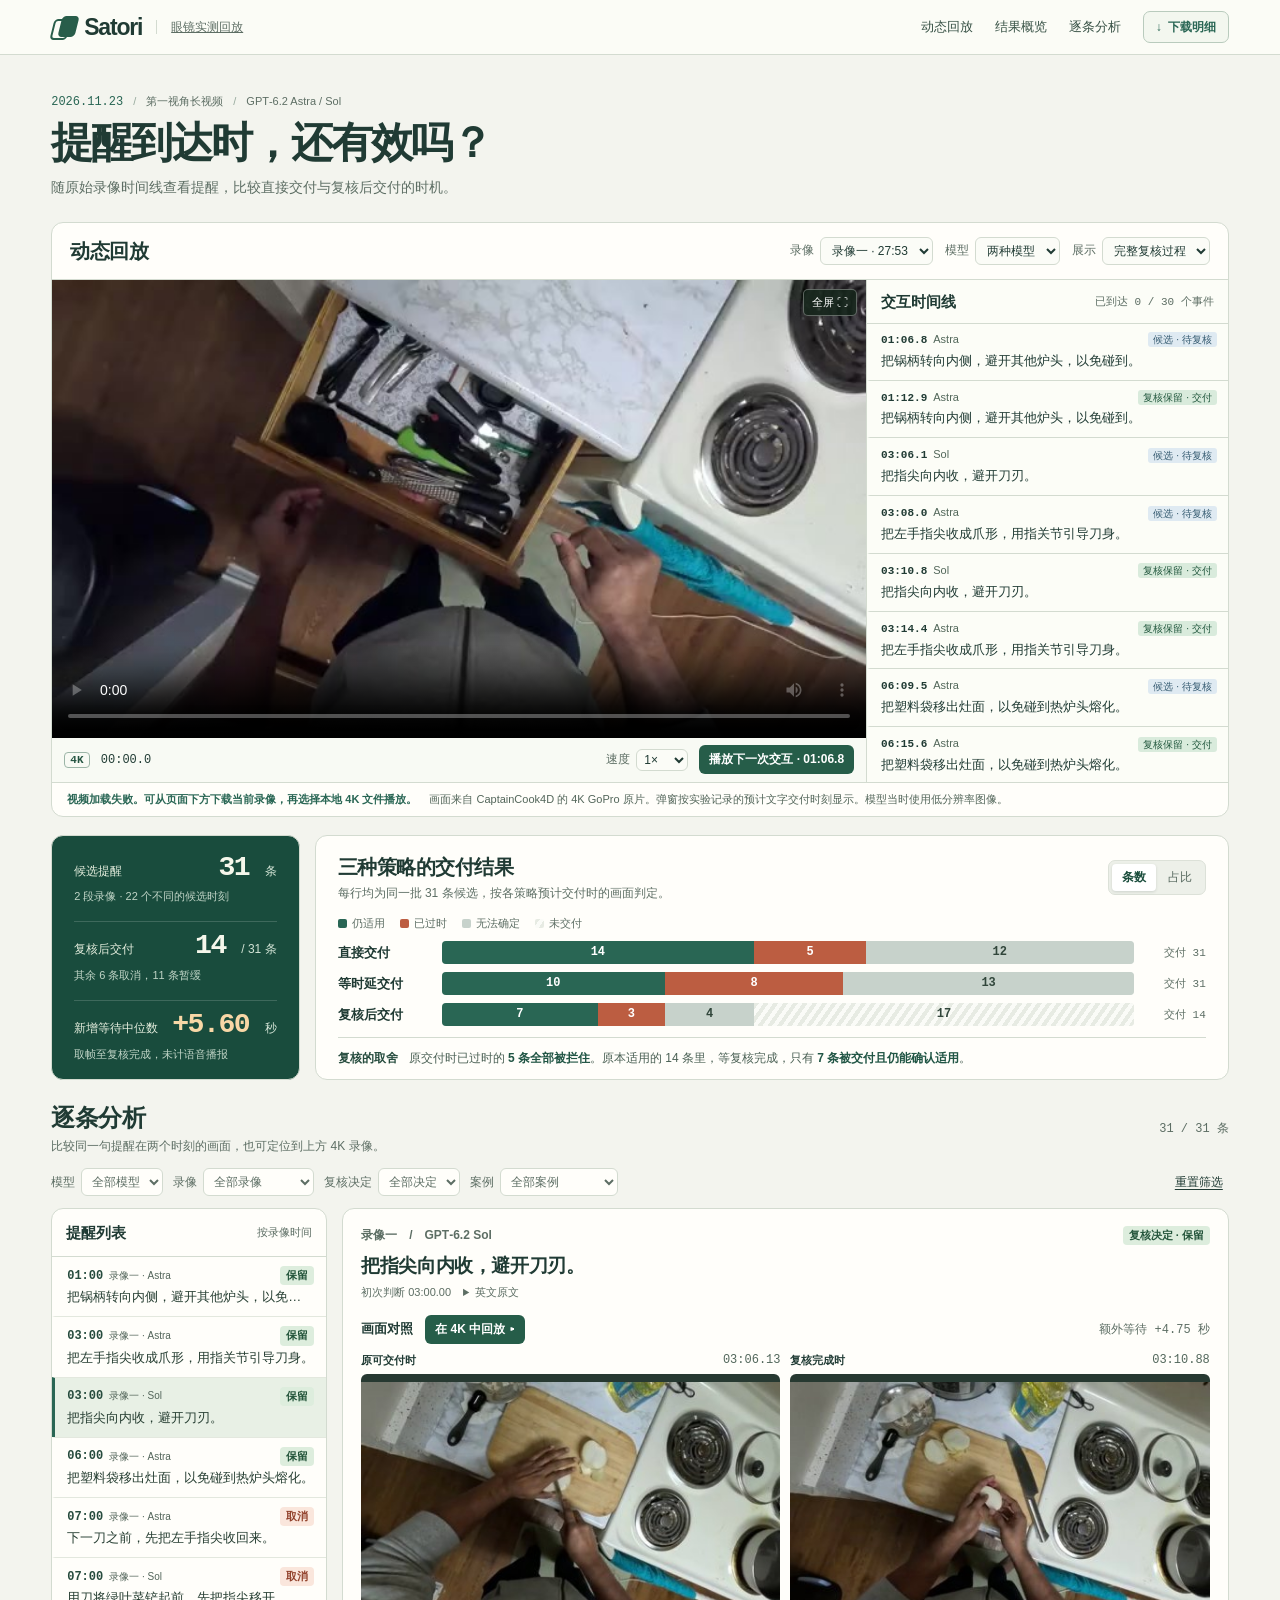
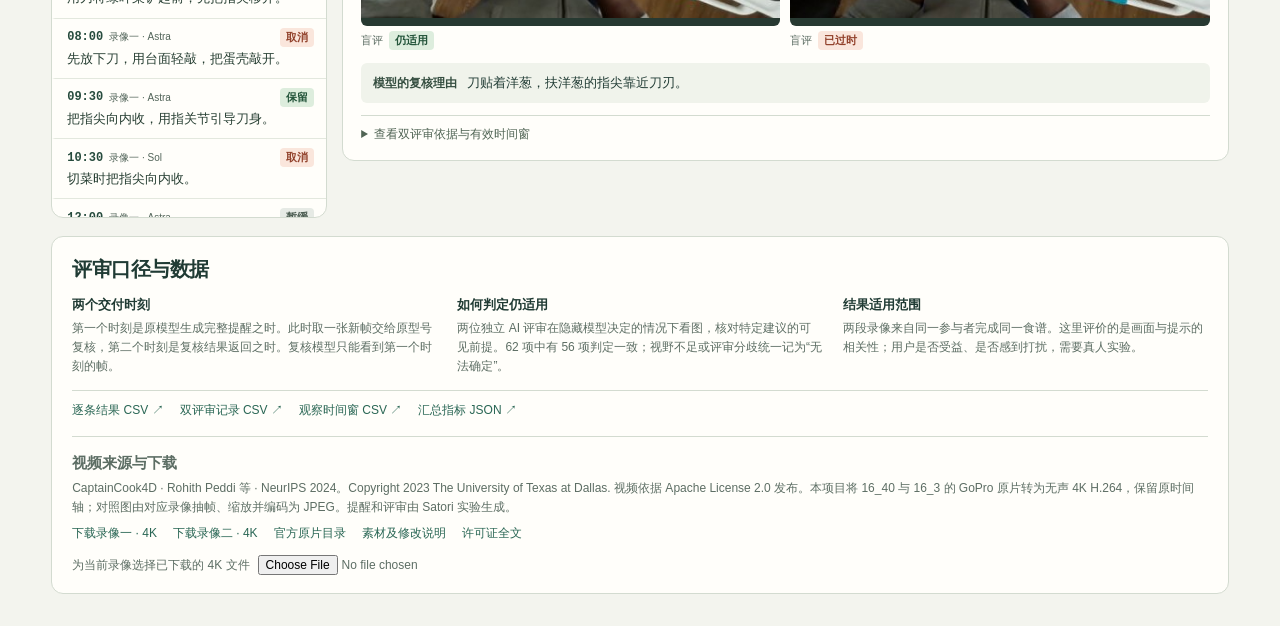
==== site/recheck/index.html @ 81c33a95 "Publish the 4K delivery-time analysis with licensed CaptainCook4D media" ====
<!doctype html>
<html lang="zh-CN">
<head>
  <meta charset="utf-8"><meta name="viewport" content="width=device-width,initial-scale=1">
  <meta name="color-scheme" content="light"><title>Satori · 提醒交付前复核</title>
  <link rel="stylesheet" href="study.css"><link rel="stylesheet" href="live-layout.css"><link rel="stylesheet" href="live-events.css">
  <script defer src="data.js"></script><script defer src="live.js"></script><script defer src="study.js"></script>
</head>
<body>
  <a class="skip" href="#live">跳到视频回放</a>
  <header class="mast"><div class="wrap mast-in">
    <div class="identity"><span class="mark" aria-hidden="true"></span><b>Satori</b></div>
    <span class="divider"></span><a class="lab" href="../replay/">眼镜实测回放</a>
    <nav aria-label="页内导航"><a href="#live">动态回放</a><a href="#overview">结果概览</a><a href="#cases">逐条分析</a></nav>
    <a class="download" href="downloads/paired-reminders.csv" download="31条提醒的配对结果.csv"><span aria-hidden="true">↓</span> 下载明细</a>
  </div></header>
  <main class="wrap">
    <div class="hero"><div class="info-line"><time datetime="2026-11-23">2026.11.23</time><span>第一视角长视频</span><span>GPT‑6.2 Astra / Sol</span></div>
      <h1>提醒到达时，还有效吗？</h1>
      <p>随原始录像时间线查看提醒，比较直接交付与复核后交付的时机。</p>
    </div>
    <noscript>请启用浏览器的 JavaScript 以查看图表和交互案例。</noscript>
    <section id="live" class="card live-card" aria-labelledby="liveTitle">
      <div class="live-top">
        <h2 id="liveTitle">动态回放</h2>
        <div class="live-settings">
          <label>录像<select id="liveSeq"><option value="1">录像一 · 27:53</option><option value="2">录像二 · 41:08</option></select></label>
          <label>模型<select id="liveModel"><option value="both">两种模型</option><option value="Astra">6.2 Astra</option><option value="Sol">6.2 Sol</option></select></label>
          <label>展示<select id="liveMode"><option value="audit" selected>完整复核过程</option><option value="gated">复核后交付</option><option value="direct">直接交付</option></select></label>
        </div>
      </div>
      <div class="live-work">
        <div class="live-player">
          <div id="liveStage">
            <video id="liveVideo" controls playsinline controlslist="nofullscreen" disablepictureinpicture preload="metadata" aria-label="完整第一视角 4K 无声录像"></video>
            <div id="liveLayer">
              <div id="liveToast" hidden aria-live="polite" aria-atomic="true">
                <div class="toast-head"><strong id="toastMeta"></strong><time id="toastTime"></time><button type="button" id="dismissToast" aria-label="关闭当前交互提示">×</button></div>
                <div id="toastText"></div>
              </div>
            </div>
            <button type="button" id="liveFull" aria-label="全屏显示录像和交互">全屏 ⛶</button>
          </div>
          <div class="live-controls">
            <span class="quality">4K</span><span id="liveTime">00:00</span>
            <label class="speed-label">速度 <select id="liveSpeed"><option value="1">1×</option><option value="1.5">1.5×</option><option value="2">2×</option><option value="4">4×</option></select></label>
            <button type="button" id="liveNext">播放下一次交互 ▸</button>
          </div>
        </div>
        <aside class="live-events" aria-label="随视频同步的事件">
          <div class="events-head"><h3>交互时间线</h3><span id="liveCount"></span></div>
          <div id="liveList" tabindex="0"></div>
        </aside>
      </div>
      <div class="live-caption"><span id="liveNotice" role="status"></span><span>画面来自 CaptainCook4D 的 4K GoPro 原片。弹窗按实验记录的预计文字交付时刻显示。模型当时使用低分辨率图像。</span></div>
    </section>
    <section id="overview" aria-label="实验结果概览" class="overview">
      <div class="metrics">
        <div class="metric"><span>候选提醒</span><strong>31 <small>条</small></strong><p>2 段录像 · 22 个不同的候选时刻</p></div>
        <div class="metric"><span>复核后交付</span><strong>14 <small>/ 31 条</small></strong><p>其余 6 条取消，11 条暂缓</p></div>
        <div class="metric"><span>新增等待中位数</span><strong class="time-num">+5.60 <small>秒</small></strong><p>取帧至复核完成，未计语音播报</p></div>
      </div>
      <article class="card results">
        <div class="bar-head"><div><h2>三种策略的交付结果</h2><p>每行均为同一批 31 条候选，按各策略预计交付时的画面判定。</p></div>
          <div class="seg" aria-label="图表单位" role="group"><button id="asCount" aria-pressed="true">条数</button><button id="asPct" aria-pressed="false">占比</button></div>
        </div>
        <div class="legend"><span><i class="valid"></i>仍适用</span><span><i class="obsolete"></i>已过时</span><span><i class="unknown"></i>无法确定</span><span><i class="withheld"></i>未交付</span></div>
        <div id="chart"></div>
        <div class="finding"><b>复核的取舍</b><p>原交付时已过时的 <strong>5 条全部被拦住</strong>。原本适用的 14 条里，等复核完成，只有 <strong>7 条被交付且仍能确认适用</strong>。</p></div>
      </article>
    </section>
    <section id="cases" aria-labelledby="casesTitle">
      <div class="section-head"><div><h2 id="casesTitle">逐条分析</h2><p>比较同一句提醒在两个时刻的画面，也可定位到上方 4K 录像。</p></div><div id="caseCount" aria-live="polite"></div></div>
      <div class="filters">
        <label>模型<select id="model"><option value="">全部模型</option><option>Astra</option><option>Sol</option></select></label>
        <label>录像<select id="seq"><option value="">全部录像</option><option value="1">录像一 · 27:53</option><option value="2">录像二 · 41:08</option></select></label>
        <label>复核决定<select id="verdict"><option value="">全部决定</option><option value="keep">保留</option><option value="hold">暂缓</option><option value="cancel">取消</option></select></label>
        <label>案例<select id="special"><option value="">全部案例</option><option value="intercept">拦住了过时提醒</option><option value="late">通过后变过时</option><option value="miss">暂缓了适用提醒</option></select></label>
        <button class="reset" id="reset">重置筛选</button>
      </div>
      <div class="workspace">
        <aside class="card catalog"><div class="catalog-title"><h3>提醒列表</h3><span>按录像时间</span></div><div id="list" aria-label="匹配的提醒"></div></aside>
        <article class="card inspect" id="detail" aria-label="当前案例">
          <div class="inspect-head"><span id="which"></span><span id="decisionPill" class="pill"></span></div>
          <h3 id="message"></h3>
          <div class="origin"><span id="created"></span><details id="original"><summary>英文原文</summary><p id="messageEn" lang="en"></p></details></div>
          <div class="viewbar"><div class="case-view"><b>画面对照</b><button type="button" id="clipTab">在 4K 中回放 ▸</button></div><span id="latency"></span></div>
          <div id="comparison" class="comparison"></div>
          <div class="decision-note"><b>模型的复核理由</b><p id="reason"></p></div>
          <details id="evidence" class="evidence"><summary>查看双评审依据与有效时间窗</summary><div id="rationale"></div></details>
        </article>
        <div id="empty" class="card" hidden><p>当前组合没有匹配的提醒。</p><button id="emptyReset" class="reset">显示全部案例</button></div>
      </div>
    </section>
    <section class="card methods" id="method"><h2>评审口径与数据</h2>
      <div class="methods-grid"><div><h3>两个交付时刻</h3><p>第一个时刻是原模型生成完整提醒之时。此时取一张新帧交给原型号复核，第二个时刻是复核结果返回之时。复核模型只能看到第一个时刻的帧。</p></div>
      <div><h3>如何判定仍适用</h3><p>两位独立 AI 评审在隐藏模型决定的情况下看图，核对特定建议的可见前提。62 项中有 56 项判定一致；视野不足或评审分歧统一记为“无法确定”。</p></div>
      <div><h3>结果适用范围</h3><p>两段录像来自同一参与者完成同一食谱。这里评价的是画面与提示的相关性；用户是否受益、是否感到打扰，需要真人实验。</p></div></div>
      <div class="files"><a href="downloads/paired-reminders.csv" download>逐条结果 CSV ↗</a><a href="downloads/ratings.csv" download>双评审记录 CSV ↗</a><a href="downloads/windows.csv" download>观察时间窗 CSV ↗</a><a href="downloads/metrics.json" download>汇总指标 JSON ↗</a></div>
      <div class="media-origin">
        <h3>视频来源与下载</h3>
        <p>CaptainCook4D · Rohith Peddi 等 · NeurIPS 2024。Copyright 2023 The University of Texas at Dallas. 视频依据 Apache License 2.0 发布。本项目将 16_40 与 16_3 的 GoPro 原片转为无声 4K H.264，保留原时间轴；对照图由对应录像抽帧、缩放并编码为 JPEG。提醒和评审由 Satori 实验生成。</p>
        <div class="files"><a href="https://github.com/findscripter/Satori-Rokid/releases/download/recheck-4k-2026-11-23/sequence-01-4k.mp4">下载录像一 · 4K</a><a href="https://github.com/findscripter/Satori-Rokid/releases/download/recheck-4k-2026-11-23/sequence-02-4k.mp4">下载录像二 · 4K</a><a href="https://captaincook4d.github.io/captain-cook/data2d.html">官方原片目录</a><a href="MEDIA-NOTICE.txt">素材及修改说明</a><a href="LICENSE-CaptainCook4D.txt">许可证全文</a></div>
        <label class="local-pick">为当前录像选择已下载的 4K 文件 <input type="file" id="localVideoFile" accept="video/mp4,.mp4"></label>
      </div>
    </section>
  </main>
  <dialog id="light"><div class="light-head"><b id="lightTitle"></b><button id="closeLight" aria-label="关闭大图">关闭 ×</button></div><img id="lightImg" alt=""></dialog>
</body></html>
---- site/recheck/study.css ----
:root{color-scheme:light;--bg:#f3f4ee;--panel:#fffefa;--ink:#203b34;--muted:#5d6e64;--line:#d3dbd0;--green:#296654;--green-soft:#d9eadd;--coral:#a74830;--coral-soft:#fae6dc;--stone:#c7d2cb;--mono:"IBM Plex Mono",Consolas,monospace}
*{box-sizing:border-box}
body{margin:0;background:var(--bg);color:var(--ink);font:14px/1.55 "DM Sans","Microsoft YaHei","PingFang SC",sans-serif}button,select{font:inherit;color:inherit;cursor:pointer}
button{border:0;background:none}a{color:var(--green)}:focus-visible{outline:3px solid #af6a21;outline-offset:3px}
[hidden]{display:none!important}.skip{position:fixed;top:4px;left:4px;transform:translateY(-200%);background:#fff;padding:6px}.skip:focus{transform:none;z-index:5}
.wrap{width:min(1380px,calc(100% - clamp(32px,8vw,160px)));margin:auto}.mast{border-bottom:1px solid var(--line);background:#fbfcf6}.mast-in{display:flex;align-items:center;gap:14px;min-height:54px}.identity{display:flex;gap:9px;align-items:center;font:700 23px/1 "DM Sans","Segoe UI",sans-serif;letter-spacing:-1.2px}.mark{width:24px;height:23px;position:relative;display:inline-block}.mark:before,.mark:after{content:"";position:absolute;top:3px;left:1px;height:17px;width:13px;border-radius:4px;border:2px solid #285d4a;transform:skew(-14deg)}.mark:after{top:0;left:9px;background:#285d4a}.divider{height:14px;border-left:1px solid var(--line)}.lab{font-size:12px;color:var(--muted)}nav{display:flex;gap:22px;margin-left:auto}nav a{font-size:13px;color:#375145;text-decoration:none}nav a:hover,.files a:hover{text-decoration:underline}
.download{display:inline-flex;gap:6px;align-items:center;margin-left:8px;background:#f3f7ef;border:1px solid #b9cbbd;border-radius:7px;padding:6px 12px;font-size:12px;text-decoration:none;font-weight:650}
.hero{padding:clamp(24px,3vw,42px) 0 23px}.info-line{display:flex;gap:10px;align-items:center;color:var(--muted);font-size:11px}.info-line time{font:12px var(--mono);color:var(--green)}.info-line span:before{content:"/";margin-right:10px;color:#97aa9d}
h1,h2,h3,p,dl,dd,figure{margin:0}h1{font-size:clamp(33px,3.3vw,52px);line-height:1.27;letter-spacing:-2px;margin:6px 0 7px}h2{font-size:20px;line-height:1.4;letter-spacing:-.5px}h3{font-size:15px}.hero>p,.bar-head p,.section-head p{color:var(--muted)}
.card,.metrics{background:var(--panel);border:1px solid var(--line);border-radius:12px}
.overview{display:grid;grid-template-columns:minmax(225px,.72fr) minmax(0,2.65fr);gap:15px}
.metrics{background:#194c3d;color:#f5f7eb;padding:0 22px;display:grid;align-content:space-evenly}.metric{display:grid;grid-template-columns:1fr auto;align-items:baseline;column-gap:5px;padding:8px 0}.metric+.metric{border-top:1px solid #ffffff29}.metric>span{font-size:12px;color:#e5eede}.metric strong{font:550 clamp(23px,2.2vw,36px)/1.15 var(--mono);letter-spacing:-1.5px}.metric strong small{font:12px/1.2 "Microsoft YaHei",sans-serif;letter-spacing:0;color:#d3e4d6}.metric p{grid-column:1/-1;font-size:11px;color:#c1d5c7;margin-top:4px}.metric .time-num{color:#f8d7a6}
.results{padding:17px 22px 0}.bar-head,.section-head,.inspect-head,.viewbar,.catalog-title,.clip-foot,.light-head{display:flex;justify-content:space-between;align-items:center;gap:12px}.bar-head p,.section-head p{font-size:12px;margin-top:3px}.seg{display:inline-flex;align-items:center;gap:2px;background:#edf0e9;padding:3px;border:1px solid #dce1d8;border-radius:7px;flex:none}.seg button{font-size:12px;padding:4px 10px;color:#596b61;border-radius:4px}.seg button[aria-pressed=true]{color:#194c3b;background:white;box-shadow:0 1px 3px #273b3028;font-weight:700}
.legend{display:flex;gap:15px;flex-wrap:wrap;margin:13px 0 9px;font-size:11px;color:var(--muted)}.legend span{display:flex;align-items:center;gap:5px}.legend i{width:9px;height:9px;display:inline-block;border-radius:2px}
.valid{background:var(--green)}.obsolete{background:#bc5d41}.unknown{background:var(--stone)}.withheld{background:repeating-linear-gradient(125deg,#e7ebe3 0 4px,#fafbf7 4px 8px)}
.chart-row{display:grid;grid-template-columns:94px minmax(0,1fr) 62px;align-items:center;gap:10px;font-size:13px;margin:8px 0}.chart-row>span:last-child{text-align:right;font:11px var(--mono);color:var(--muted)}
.track{display:flex;overflow:hidden;border-radius:4px;height:23px;background:#e7ebe5}.piece{display:grid;align-items:center;text-align:center;font:600 12px var(--mono);color:#fff;white-space:nowrap;line-height:23px}.piece.unknown,.piece.withheld{color:#31463b}
.finding{display:flex;gap:11px;align-items:baseline;padding:11px 0;border-top:1px solid var(--line);margin-top:11px;font-size:12px;color:#4a6054}.finding b{white-space:nowrap;color:#264c3e}.finding strong{color:#205544}
.section-head{margin:21px 0 12px}.section-head h2{font-size:24px}.section-head p{font-size:12px}#caseCount{font:12px var(--mono);color:var(--muted)}
.filters{display:flex;gap:10px;align-items:center;flex-wrap:wrap;margin-bottom:12px}.filters label{display:flex;align-items:center;gap:6px;color:var(--muted);font-size:12px}.filters select{background:#fffefa;border:1px solid var(--line);border-radius:6px;padding:5px 6px;max-width:100%;font-size:12px}.reset{margin-left:auto;font-size:12px;text-decoration:underline;text-underline-offset:3px}
.workspace{display:grid;grid-template-columns:minmax(210px,.8fr) minmax(0,2.57fr);gap:15px;align-items:start}.catalog{overflow:hidden}.catalog-title{padding:12px 14px;border-bottom:1px solid var(--line)}.catalog-title span{font-size:11px;color:var(--muted)}#list{max-height:560px;overflow:auto;scrollbar-width:thin;scrollbar-color:#bdcabe transparent}
.item{display:block;text-align:left;width:100%;padding:9px 12px 10px;border-left:3px solid transparent;background:transparent}.item+.item{border-top:1px solid #e3e8de}.item:hover{background:#f3f6f0}.item.on{border-left-color:var(--green);background:#e8f0e5}.item-top{display:flex;align-items:center;gap:6px;color:#53655a;font-size:10px}.item time{font:650 12px var(--mono);color:#264b3d}.item-top .mini{margin-left:auto}.item .text{display:block;margin-top:3px;line-height:1.4;white-space:nowrap;text-overflow:ellipsis;overflow:hidden;font-size:13px;color:#263e32}
.mini,.pill,.badge{display:inline-flex;align-items:center;justify-content:center;font-size:11px;font-weight:650;border-radius:4px;padding:1px 6px;line-height:1.55;white-space:nowrap}.keep,.badge.valid{background:#ddeddd;color:#24553b}.cancel,.badge.obsolete{background:var(--coral-soft);color:#91402a}.hold,.badge.unknown{background:#e6eae5;color:#4b5c51}
.inspect{min-width:0;overflow:hidden;padding:17px 18px}.inspect-head>span:first-child{font-size:12px;font-weight:600;color:var(--muted)}#message{font-size:clamp(18px,1.5vw,24px);line-height:1.45;margin:7px 0 4px;letter-spacing:-.4px;overflow-wrap:anywhere}
.origin{display:flex;align-items:baseline;gap:12px;font-size:11px;color:var(--muted)}summary{cursor:pointer}.origin details p{margin:4px 0 0;font:13px/1.5 "Segoe UI",sans-serif}
.viewbar{margin:14px 0 8px}.viewbar>span{font:12px var(--mono);color:var(--muted)}
.comparison{display:grid;grid-template-columns:1fr 1fr;gap:10px}.figure-head{display:flex;justify-content:space-between;align-items:center;gap:3px;padding:0 0 5px;font-size:11px;font-weight:650}.figure-head time{font:12px var(--mono);color:#52675b}.image-open{width:100%;display:block;padding:0;border-radius:6px;overflow:hidden;background:#273931;position:relative}.image-open img{display:block;width:100%;aspect-ratio:16/9;object-fit:contain}.image-open:hover::after,.image-open:focus-visible::after{content:"查看大图";position:absolute;right:6px;bottom:6px;color:#fff;background:#183b2ecc;border-radius:3px;font-size:11px;padding:2px 6px}figcaption{display:flex;align-items:center;gap:6px;font-size:11px;color:var(--muted);margin-top:5px}
.decision-note{margin-top:13px;padding:10px 12px;border-radius:6px;background:#f0f3eb;display:flex;align-items:baseline;gap:10px;font-size:13px}.decision-note b{flex:none;color:#354e40;font-size:12px}.evidence{margin-top:12px;border-top:1px solid var(--line);padding-top:9px;color:#506454;font-size:12px}.evidence p{margin:6px 0;white-space:pre-line}.evidence b{color:var(--ink)}
#clip{display:block;width:100%;height:clamp(180px,37vh,410px);background:#19231d;border-radius:7px}.clip-foot{font-size:12px;flex-wrap:wrap;color:var(--muted);margin-top:7px}#clipTime{font-family:var(--mono)}#clipJumps{display:flex;gap:6px;flex-wrap:wrap}#clipJumps button{padding:3px 8px;border:1px solid var(--line);border-radius:5px;font-size:11px}.clip-foot button:hover{background:var(--green-soft)}
#empty{padding:42px;text-align:center}#empty .reset{margin-top:10px}
.methods{margin:18px 0 32px;padding:18px 20px}.methods-grid{display:grid;grid-template-columns:repeat(3,1fr);gap:20px;margin-top:12px}.methods-grid h3{font-size:13px;margin-bottom:4px}.methods-grid p,.files{font-size:12px;color:var(--muted)}.files{display:flex;gap:16px;flex-wrap:wrap;border-top:1px solid var(--line);padding-top:10px;margin-top:15px}.files a{text-decoration:none}
dialog{max-width:min(950px,95vw);width:88vw;padding:12px;background:var(--panel);color:var(--ink);border:1px solid var(--line);border-radius:10px}dialog::backdrop{background:#101e18c9}.light-head{padding-bottom:7px}.light-head button{border:1px solid var(--line);border-radius:4px;padding:4px 8px}#lightImg{display:block;max-height:76vh;width:100%;object-fit:contain;background:#25362d}
@media(max-width:900px){.wrap{width:calc(100% - 32px)}.overview{grid-template-columns:200px minmax(0,1fr)}.metric strong{font-size:24px}.metrics{padding:0 13px}.results{padding:14px 14px 0}.workspace{grid-template-columns:185px minmax(0,1fr);gap:10px}.inspect{padding:13px}.chart-row{grid-template-columns:81px minmax(0,1fr) 53px;font-size:12px;gap:7px}}
@media(max-width:690px){.wrap{width:calc(100% - 24px)}.mast-in{gap:9px;min-height:46px}nav{display:none}.download{margin-left:auto}.hero{padding:18px 0 14px}.hero>p{font-size:12px}h1{font-size:33px;letter-spacing:-1.6px}.info-line{font-size:10px;gap:5px}.info-line span:before{margin-right:5px}.overview{display:flex;flex-direction:column;gap:9px}.metrics{display:flex;align-items:start;justify-content:space-between;padding:12px}.metric{display:flex;flex-direction:column;align-items:start;padding:0;flex:1}.metric+.metric{border:0;border-left:1px solid #ffffff35;padding-left:10px}.metric p{display:none}.metric strong{font-size:23px}.metric>span{font-size:10px}.results{padding:12px 12px 0}.legend{gap:9px}.bar-head{align-items:start}.bar-head p{max-width:220px}.seg button{padding:3px 7px}.chart-row{grid-template-columns:72px minmax(0,1fr) 48px;gap:4px;font-size:11px}.track{height:20px}.piece{font-size:10px;line-height:20px}.finding{display:block}.section-head{margin:16px 0 8px}.filters{display:grid;grid-template-columns:1fr 1fr;gap:6px}.filters label{justify-content:space-between}.filters select{min-width:0;width:calc(100% - 52px)}.filters .reset{grid-column:2}.workspace{display:flex;flex-direction:column}.workspace>*{width:100%}.catalog-title{padding:7px 10px}.catalog-title h3{font-size:13px}#list{max-height:141px}.item{padding:6px 10px}.inspect{padding:12px}.comparison{gap:7px}.figure-head{display:block}.figure-head time{margin-left:4px;font-size:10px}figcaption{font-size:10px;gap:3px}.decision-note{display:block}.methods{padding:14px}.methods-grid{grid-template-columns:1fr;gap:12px}.files{gap:9px}.viewbar{gap:4px}.viewbar>span{font-size:11px}}
@media(max-width:360px){.chart-row{grid-template-columns:65px minmax(0,1fr) 40px}.bar-head h2{font-size:17px}.brand .divider{display:none}.comparison{grid-template-columns:1fr}}
@media(max-width:480px){.chart-row{grid-template-columns:1fr auto;gap:2px 8px}.chart-row>b{grid-column:1;grid-row:1}.chart-row>span:last-child{grid-column:2;grid-row:1}.chart-row .track{grid-column:1/-1;grid-row:2}}
---- site/recheck/live-layout.css ----
.live-card{margin:0 0 18px;overflow:hidden;scroll-margin-top:10px}
.live-top{display:flex;align-items:center;justify-content:space-between;gap:14px;padding:14px 18px}
.live-top h2,.live-events h3{white-space:nowrap}
.live-settings{display:flex;align-items:center;gap:12px;flex-wrap:wrap}
.live-settings label,.speed-label{display:flex;align-items:center;gap:6px;font-size:12px;color:var(--muted)}
.live-settings select,.speed-label select{border:1px solid var(--line);background:#fbfcf7;border-radius:6px;padding:5px 7px;color:var(--ink)}
.live-work{display:grid;grid-template-columns:minmax(0,2.25fr) minmax(235px,1fr);align-items:stretch;border-block:1px solid var(--line)}
.live-player{min-width:0;align-self:start;background:#192620}
#liveStage{position:relative;width:100%;isolation:isolate;background:#14211b;aspect-ratio:16/9;overflow:hidden}
#liveVideo{width:100%;height:100%;display:block;object-fit:contain;background:#18271f}
#liveVideo::-webkit-media-controls-fullscreen-button{display:none}
#liveStage:fullscreen{height:100%;width:100%;display:grid;place-items:center;background:#101610}
#liveLayer{position:absolute;z-index:1;inset:0;pointer-events:none}
#liveToast{position:absolute;left:clamp(10px,2.5%,32px);bottom:clamp(62px,14%,125px);width:min(520px,80%);max-height:calc(100% - 90px);overflow:auto;pointer-events:auto;background:rgba(20,37,30,.96);color:#fff;border:1px solid #ffffff4a;border-left:4px solid #9ccdb4;border-radius:8px;padding:9px 12px;line-height:1.48;box-shadow:0 6px 24px #0004}
.toast-head{display:flex;gap:8px;align-items:center;color:#d4e5d4;font:600 11px/1.3 var(--mono);margin-bottom:4px}
#toastTime{margin-left:auto}#dismissToast{color:#fff;font-size:17px;padding:0 5px}
#toastText{font-size:clamp(13px,1.15vw,18px)}
#liveFull{position:absolute;top:9px;right:9px;z-index:2;background:#15261bd6;color:#fff;border:1px solid #ffffff50;border-radius:5px;padding:4px 8px;font-size:11px}
.live-controls{display:flex;align-items:center;gap:11px;min-height:44px;background:#f8faf4;padding:6px 12px}
.quality{font:700 11px var(--mono);letter-spacing:.2px;border:1px solid #9cb5a7;color:#245441;padding:1px 5px;border-radius:4px}
#liveTime{font:12px var(--mono);font-variant-numeric:tabular-nums}
.speed-label{margin-left:auto;white-space:nowrap}.speed-label select{padding:2px 3px}
#liveNext,.case-view button{background:#265d49;color:white;border-radius:6px;padding:5px 10px;font-weight:600;font-size:12px}
#liveNext:disabled{opacity:.55;cursor:default}
.live-events{position:relative;min-height:0;min-width:0;display:flex;flex-direction:column;border-left:1px solid var(--line);background:#fcfdf7;padding:0 0 2px}
.events-head{padding:10px 14px;flex:none;border-bottom:1px solid var(--line);display:flex;align-items:center;justify-content:space-between;gap:8px}
#liveCount{font:11px var(--mono);color:var(--muted)}
#liveList{position:absolute;inset:43px 0 0;overflow:auto;scrollbar-color:#bbc7bd transparent;scrollbar-width:thin;overscroll-behavior:contain}
.live-caption{padding:8px 15px;display:flex;flex-wrap:wrap;align-items:center;gap:0 12px;color:#53665a;font-size:11px;line-height:1.55}
#liveNotice:not(:empty){font-weight:600;color:var(--green)}
.case-view{display:flex;align-items:center;gap:12px}.case-view b{font-size:13px}
.media-origin{margin-top:16px;padding-top:14px;border-top:1px solid var(--line);color:var(--muted);font-size:12px}
.media-origin p{margin-top:5px}.media-origin .files{margin-top:8px;padding-top:0;border:0}
.local-pick{display:flex;gap:8px;flex-wrap:wrap;align-items:center;margin-top:12px}.local-pick input{max-width:100%;font-size:12px}
@media(max-width:880px){.live-top{align-items:start}.live-settings{gap:5px 8px}.live-work{grid-template-columns:minmax(0,1.9fr) minmax(200px,1fr)}#liveToast{width:83%;bottom:50px}.live-top h2{font-size:18px}.live-settings select{padding:3px}}
@media(max-width:690px){.live-top{display:block;padding:11px}.live-settings{margin-top:6px;gap:5px}.live-settings label{font-size:10px;gap:3px}.live-settings select{font-size:11px}.live-work{display:flex;flex-direction:column}.live-player{width:100%}.live-controls{gap:5px;padding:4px 7px;min-height:37px}.speed-label{font-size:10px}.events-head{padding:6px 10px}#liveList{position:static;height:148px}.live-events{border-left:0;border-top:1px solid var(--line)}.live-caption{padding:6px 10px}.toast-head{font-size:10px}#liveToast{bottom:40px;left:5px;padding:4px 7px;max-height:calc(100% - 53px);width:87%}#toastText{font-size:12px}.quality{font-size:10px}#liveNext{font-size:11px;padding:4px 7px}}
---- site/recheck/live-events.css ----
.live-event{display:block;width:100%;border:0;border-left:3px solid transparent;background:transparent;color:inherit;padding:9px 11px;text-align:left;line-height:1.45}
.live-event+.live-event{border-top:1px solid var(--line,#d3dbd0)}
.live-event:hover{background:#eef3eb}.live-event.is-current{border-left-color:#276651;background:#e1ecdf}
.live-event-head,.live-bubble-head{display:flex;align-items:center;gap:6px;flex-wrap:wrap}
.live-event-time,.live-bubble-at{font:600 11px var(--mono,monospace);font-variant-numeric:tabular-nums}
.live-event-model{font-size:11px;color:#52675a}
.live-event-text{display:block;margin-top:4px;font-size:13px;overflow-wrap:anywhere}
.live-phase{display:inline-flex;align-items:center;font-size:10px;border-radius:3px;line-height:1.5;padding:0 5px;background:#e9eee6;color:#374d40}
.live-event .live-phase{margin-left:auto}
.live-phase.direct,.live-phase.keep{background:#d9ebdc;color:#21573d}
.live-phase.cancel{background:#fae1d6;color:#843a28}
.live-phase.hold{background:#e6e9df;color:#465340}
.live-phase.candidate{background:#dfeaf2;color:#345a70}
.live-empty{padding:12px;color:#536559}
#toastText{display:grid;gap:5px}
.live-bubble{display:grid;gap:3px}
.live-bubble+.live-bubble{border-top:1px solid currentColor;padding-top:5px}
.live-bubble-head{font-size:11px}.live-bubble-head b{font-weight:700}
.live-bubble-at{margin-left:auto;opacity:.8}
.live-bubble-text{margin:0;font-size:clamp(12px,1.15vw,17px);line-height:1.45;font-weight:550;overflow-wrap:anywhere}
@media(max-width:650px){.live-event{padding:7px 9px}.live-bubble-head{gap:4px}.live-bubble .live-bubble-at{display:none}.live-bubble-text{font-size:12px}}
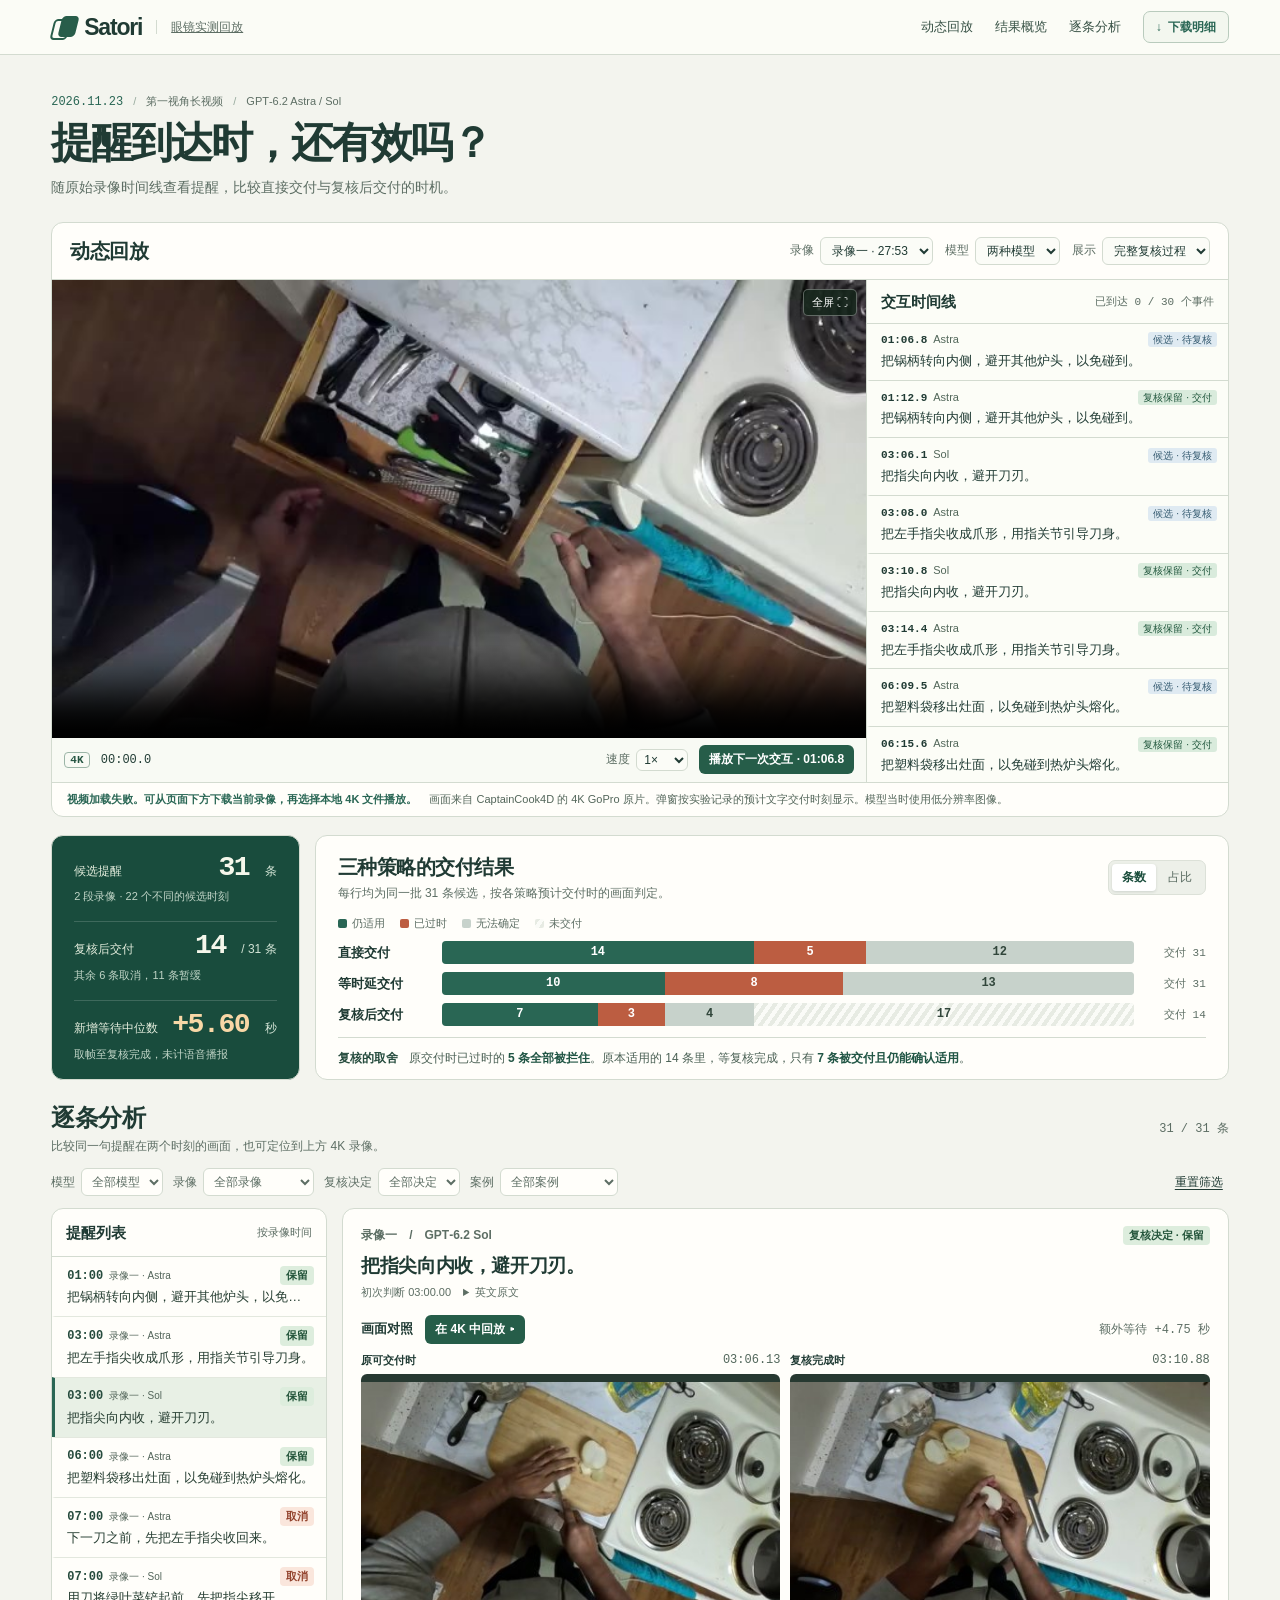
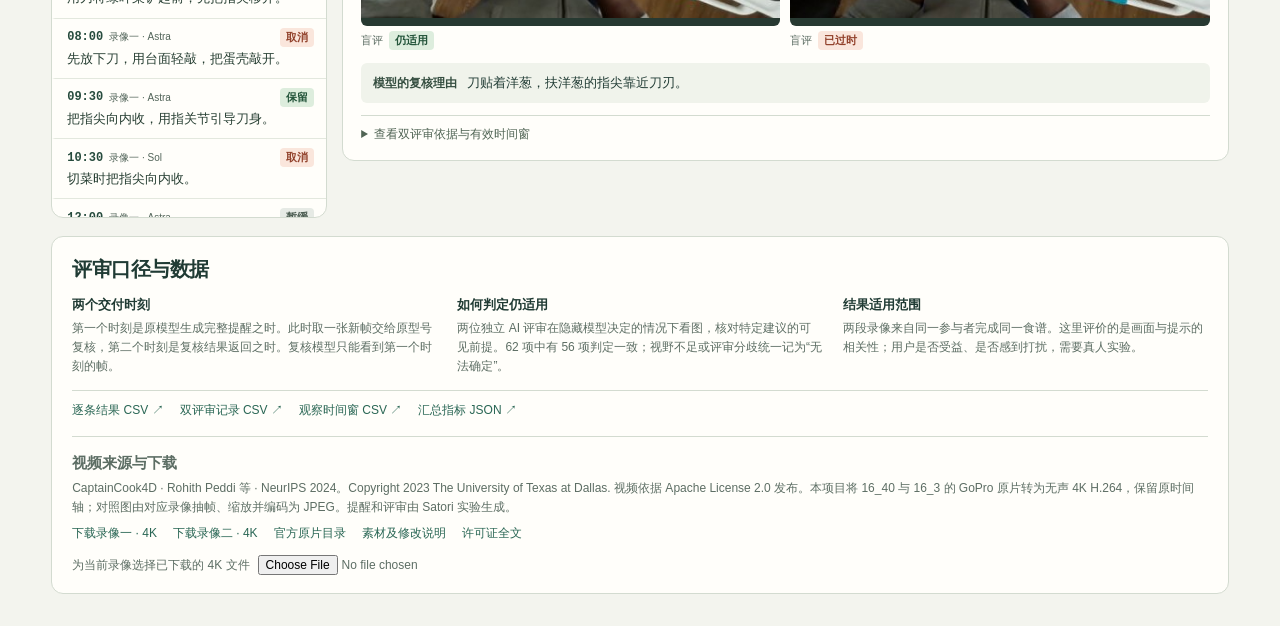
==== commit e127609d: "Allow direct navigation between offline replay pages" ====
--- a/site/recheck/index.html
+++ b/site/recheck/index.html
@@ -10,7 +10,7 @@
   <a class="skip" href="#live">跳到视频回放</a>
   <header class="mast"><div class="wrap mast-in">
     <div class="identity"><span class="mark" aria-hidden="true"></span><b>Satori</b></div>
-    <span class="divider"></span><a class="lab" href="../replay/">眼镜实测回放</a>
+    <span class="divider"></span><a class="lab" href="../replay/index.html">眼镜实测回放</a>
     <nav aria-label="页内导航"><a href="#live">动态回放</a><a href="#overview">结果概览</a><a href="#cases">逐条分析</a></nav>
     <a class="download" href="downloads/paired-reminders.csv" download="31条提醒的配对结果.csv"><span aria-hidden="true">↓</span> 下载明细</a>
   </div></header>
